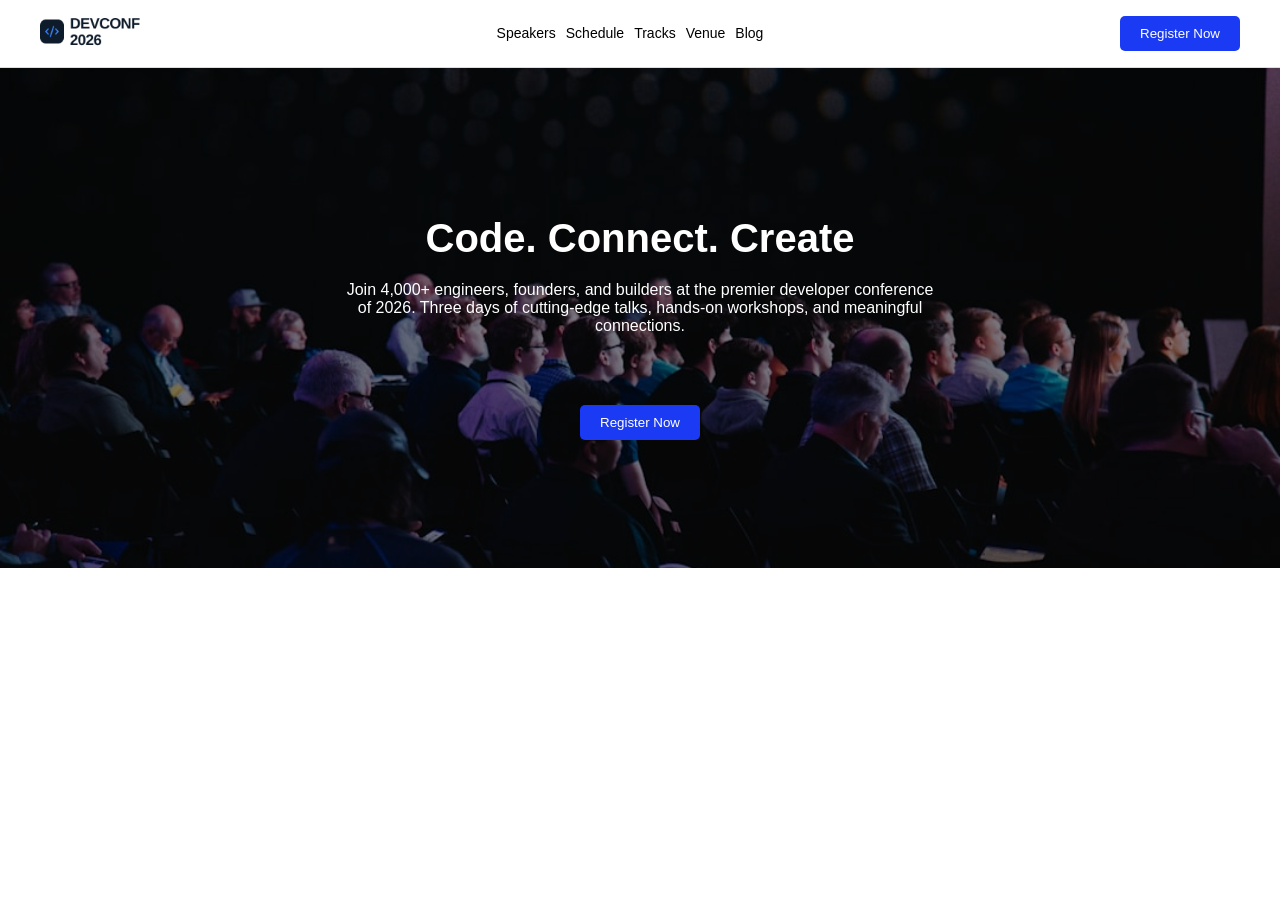
==== index.html @ 0228d6c3 "src folder removed" ====
<!DOCTYPE html>
<html lang="en">
<head>
    <meta charset="UTF-8">
    <meta name="viewport" content="width=device-width, initial-scale=1.0">
    <link rel="stylesheet" href="style.css">
    <title>Document</title>
</head>
<body>
    <header>
        <div class="header-wrraper">
            <div class="logoarea">
                <img src="/assets/logo.png" alt="">
            </div>
            <div class="navarea">
                <a href="#">Speakers</a>
                <a href="#">Schedule</a>
                <a href="#">Tracks</a>
                <a href="#">Venue</a>
                <a href="#">Blog</a>
            </div>
            <div class="headercta">
                <button class="btn">Register Now</button>
            </div>
        </div>
    </header>
    <main>
        <section id="hero">
            <div class="overlay"></div>
            <div class="hero-wrapper">
                <div class="herotext">
                    <h1>Code. Connect. Create</h1>
                    <p>Join 4,000+ engineers, founders, and builders at the premier developer conference of 2026. Three days of cutting-edge talks, hands-on workshops, and meaningful connections.</p>
                </div>
                <button class="btn">Register Now</button>
            </div>

        </section>
    </main>
</body>
</html>
---- style.css ----
*{
    margin: 0;
    padding: 0;
    box-sizing: border-box;
}
html, body{
    height: 100%;
    font-family: 'Poppins', sans-serif;
}
header{
    width: 100%;
    padding: 15px;
    border-bottom: 1px solid #ddd;
    position: sticky;
    top: 0;
    background-color: #fff;
    z-index: 1000;
}
.header-wrraper{
    width: 100%;
    max-width: 1200px;
    margin: auto;
    display: flex;
    align-items: center;
    justify-content: space-between;
}
.logoarea img{
    width: 100px;
}
.navarea{
    display: flex;
    align-items: center;
    justify-content: center;
    gap: 10px;
    flex-direction: row;
}
.navarea a{
    text-decoration: none;
    color: #000;
    font-size: 14px;
    font-weight: 500;
}
.btn{
    padding: 10px 20px;
    background-color: #1a3bf3;
    color: #fff;
    border: none;
    border-radius: 5px;
    cursor: pointer;
}
.hero-wrapper{
    display: flex;
    align-items: center;
    justify-content: center;
    flex-direction: column;
    gap: 30px;
    z-index: 1;
}
#hero{
    width: 100%;
    max-width: 100%;
    min-height: 500px;
    margin: auto;
    color: #fff;
    display: flex;
    flex-direction: column;
    align-items: center;
    justify-content: center;
    background-image: url('/assets/banner.jpg');
    background-size: cover;
    background-position: center;
    background-repeat: no-repeat;
    position: relative;
}
.herotext{
    width: 100%;
    height: 100%;
    padding: 20px;
    display: flex;
    flex-direction: column;
    align-items: center;
    justify-content: center;
}
.herotext h1{
    font-size: 40px;
    font-weight: 700;
    margin-bottom: 20px;
    text-align: center;
}
.herotext p{
    font-size: 16px;
    font-weight: 400;
    text-align: center;
    margin-bottom: 20px;
    max-width: 600px;
}
.overlay{
    position: absolute;
    top: 0;
    left: 0;
    width: 100%;
    height: 100%;
    background-color: rgba(0, 0, 0, 0.5);
    z-index: 0;
}
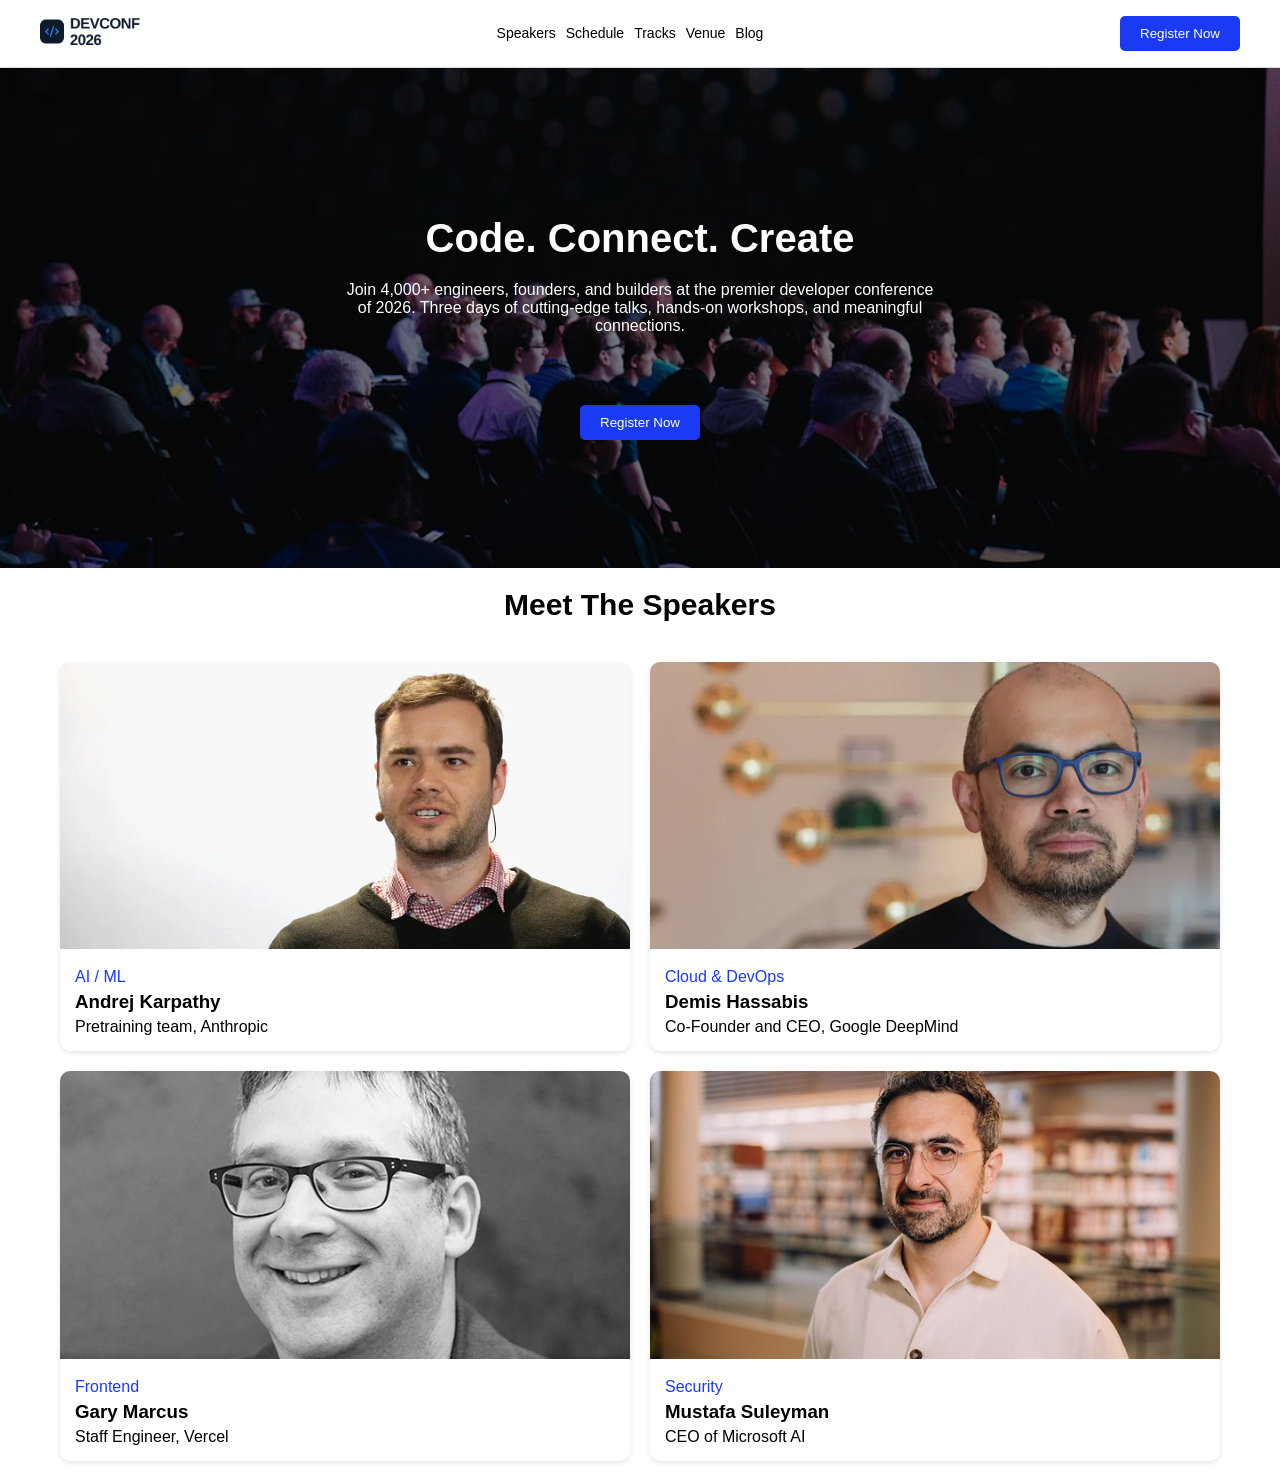
==== commit c9cf75fd: "Meet The Speakers" ====
--- a/index.html
+++ b/index.html
@@ -34,7 +34,45 @@
                 </div>
                 <button class="btn">Register Now</button>
             </div>
-
+        </section>
+        <section id="speakers">
+            <div class="container">
+                <h2>Meet The Speakers</h2>
+                <div class="speakers-grid">
+                    <div class="speaker-card">
+                        <img src="/assets/andrej.png" alt="Andrej Karpathy">
+                        <div class="card-content">
+                            <a href="#">AI / ML</a>
+                            <h3>Andrej Karpathy</h3>
+                            <p>Pretraining team, Anthropic</p>
+                        </div>
+                    </div>
+                    <div class="speaker-card">
+                        <img src="/assets/demis.png" alt="Demis Hassabis">
+                        <div class="card-content">
+                            <a href="#">Cloud & DevOps</a>
+                            <h3>Demis Hassabis</h3>
+                            <p>Co-Founder and CEO, Google DeepMind</p>
+                        </div>
+                    </div>
+                    <div class="speaker-card">
+                        <img src="/assets/gary.png" alt="Gary Marcus">
+                        <div class="card-content">
+                            <a href="#">Frontend</a>
+                            <h3>Gary Marcus</h3>
+                            <p>Staff Engineer, Vercel</p>
+                        </div>
+                    </div>
+                    <div class="speaker-card">
+                        <img src="/assets/mustafa.png" alt="Mustafa Suleyman">
+                        <div class="card-content">
+                            <a href="#">Security</a>
+                            <h3>Mustafa Suleyman</h3>
+                            <p>CEO of Microsoft AI</p>
+                        </div>
+                    </div>
+                </div>
+            </div>
         </section>
     </main>
 </body>
--- a/style.css
+++ b/style.css
@@ -102,4 +102,48 @@
     height: 100%;
     background-color: rgba(0, 0, 0, 0.5);
     z-index: 0;
+}
+.container{
+    width: 100%;
+    max-width: 1200px;
+    margin: auto;
+    padding: 20px;
+}
+#speakers h2{
+    font-size: 30px;
+    font-weight: 700;
+    margin-bottom: 20px;
+    text-align: center;
+    margin-bottom: 40px;
+}
+.speakers-grid{
+    display: grid;
+    grid-template-columns: repeat(auto-fit, minmax(500px, 1fr));
+    gap: 20px;
+}
+.speakers-grid .speaker-card{
+    background-color: #fff;
+    border-radius: 10px;
+    overflow: hidden;
+    box-shadow: 0 2px 5px rgba(0, 0, 0, 0.1);
+    transition: transform 0.3s ease;
+    overflow: hidden;
+}
+.speakers-grid .speaker-card img{
+    width: 100%;
+    height: auto;
+    object-fit: cover;
+}
+.speakers-grid .card-content{
+    padding: 15px;
+    flex-direction: column;
+    display: flex;
+    justify-content: center;
+    gap: 5px;
+    height: fit-content;
+}
+.speakers-grid .card-content a{
+    text-decoration: none;
+    color: #1a3bf3;
+    font-weight: 500;
 }
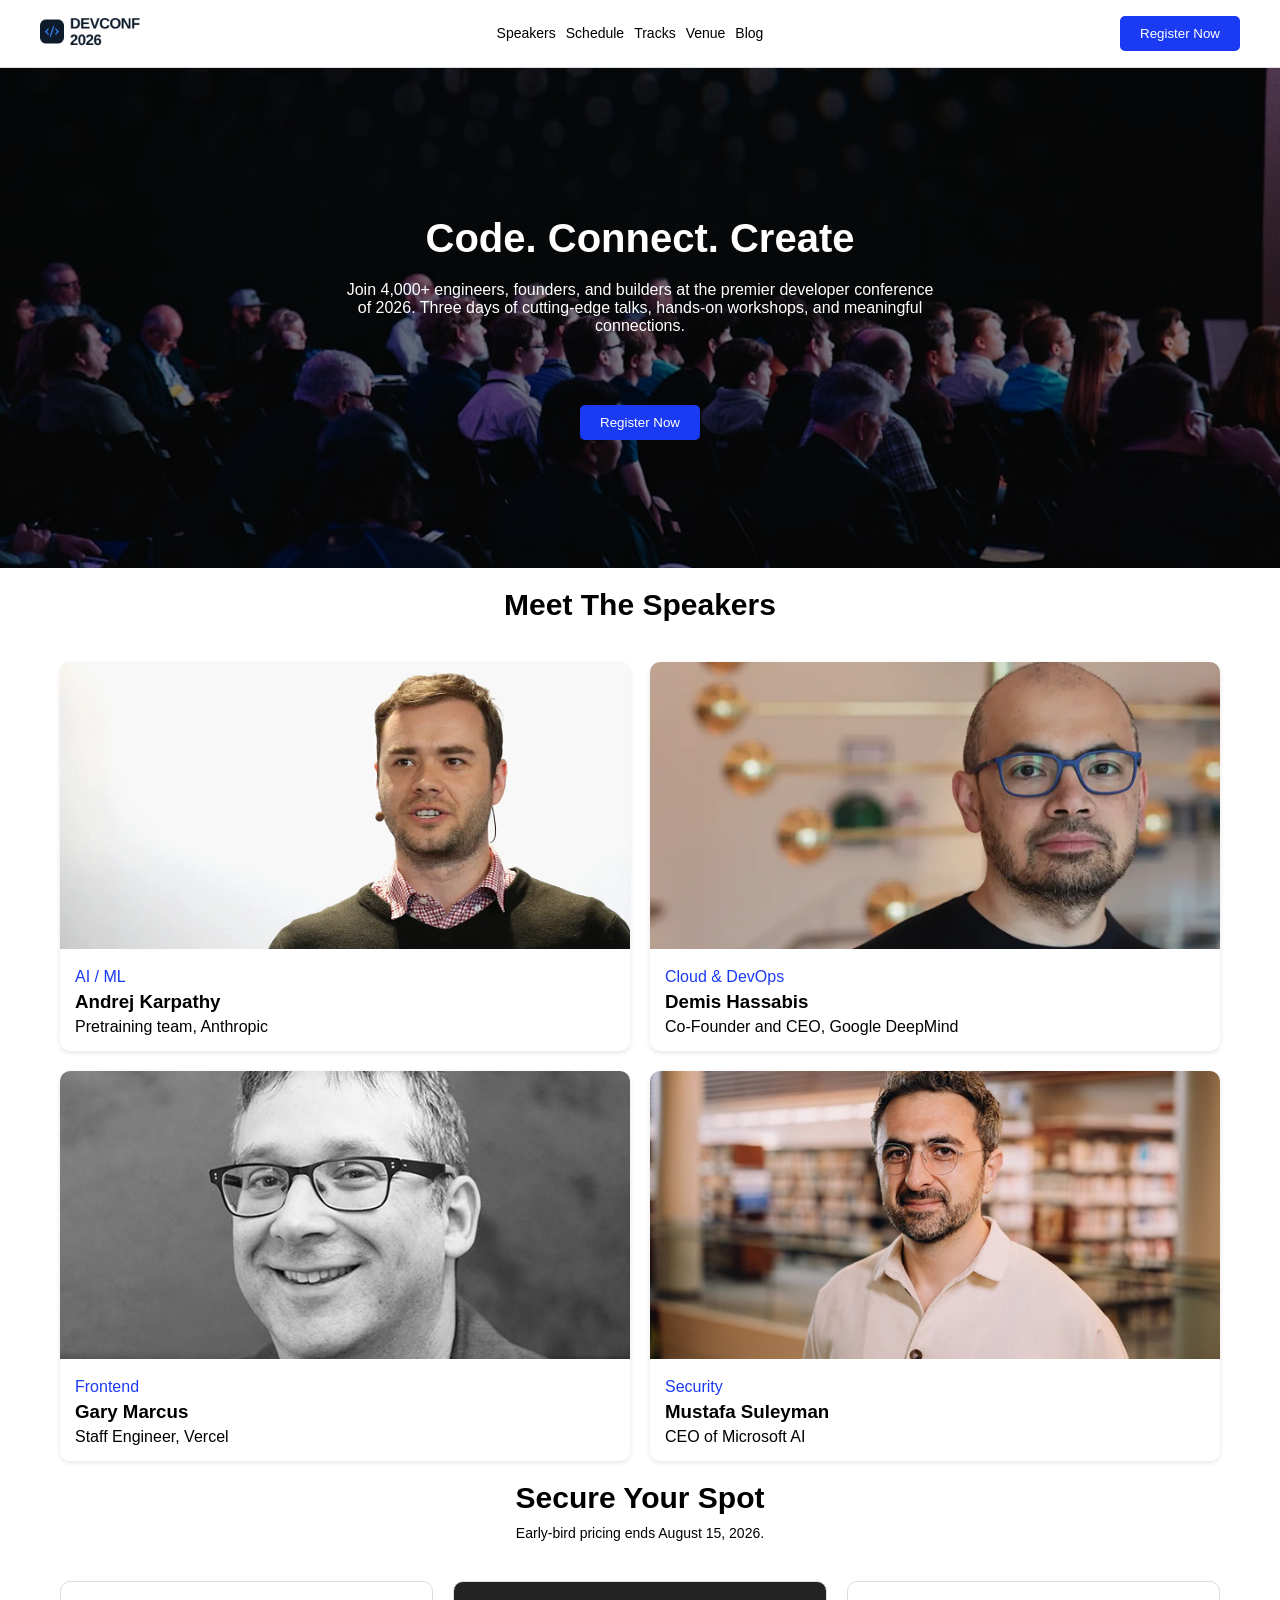
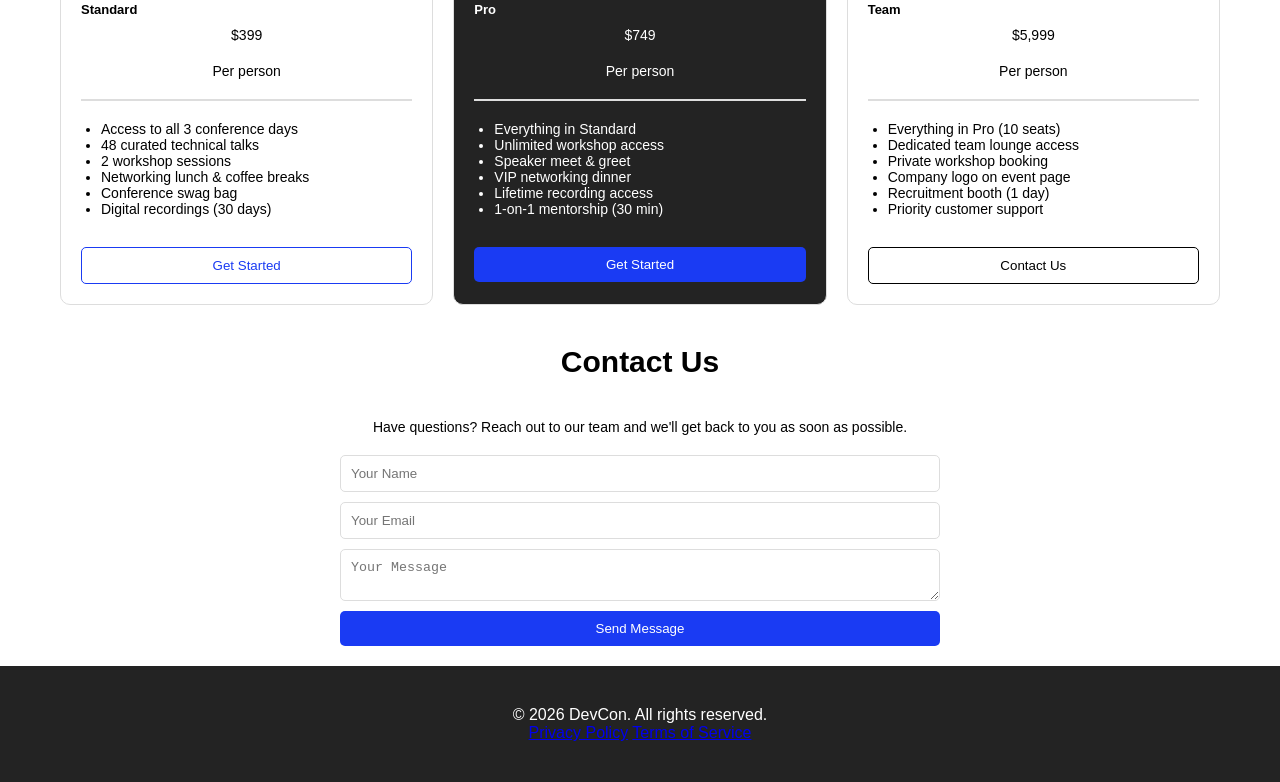
==== commit e602915d: "Secure Your Spot and contact" ====
--- a/index.html
+++ b/index.html
@@ -74,6 +74,86 @@
                 </div>
             </div>
         </section>
+        <section id="pricing">
+            <h2>Secure Your Spot</h2>
+            <p>Early-bird pricing ends August 15, 2026.</p>
+            <div class="container">
+                <div class="pricing-grid">
+                    <div class="pricing-card">
+                        <h3>Standard</h3>
+                        <p class="price">$399</p>
+                        <p>Per person</p>
+                        <hr>
+                        <div>
+                            <ul>
+                                <li>Access to all 3 conference days</li>
+                                <li>48 curated technical talks</li>
+                                <li>2 workshop sessions</li>
+                                <li>Networking lunch & coffee breaks</li>
+                                <li>Conference swag bag</li>
+                                <li>Digital recordings (30 days)</li>
+                            </ul>
+                        </div>
+                        <button class="btn-outline-primary">Get Started</button>
+                    </div>
+                    <div class="pricing-card highlighted">
+                        <h3>Pro</h3>
+                        <p class="price">$749</p>
+                        <p>Per person</p>
+                        <hr>
+                        <div>
+                            <ul>
+                                <li>Everything in Standard</li>
+                                <li>Unlimited workshop access</li>
+                                <li>Speaker meet & greet</li>
+                                <li>VIP networking dinner</li>
+                                <li>Lifetime recording access</li>
+                                <li>1-on-1 mentorship (30 min)</li>
+                            </ul>
+                        </div>
+                        <button class="btn">Get Started</button>
+                    </div>
+                    <div class="pricing-card">
+                        <h3>Team</h3>
+                        <p class="price">$5,999</p>
+                        <p>Per person</p>
+                        <hr>
+                        <div>
+                            <ul>
+                                <li>Everything in Pro (10 seats)</li>
+                                <li>Dedicated team lounge access</li>
+                                <li>Private workshop booking</li>
+                                <li>Company logo on event page</li>
+                                <li>Recruitment booth (1 day)</li>
+                                <li>Priority customer support</li>
+                            </ul>
+                        </div>
+                        <button class="btn-outline-secondary">Contact Us</button>
+                    </div>
+                </div>
+            </div>
+        </section>
+        <section id="contact">
+            <div class="container">
+                <h2>Contact Us</h2>
+                <p>Have questions? Reach out to our team and we'll get back to you as soon as possible.</p>
+                <form action="#" method="post">
+                    <input type="text" name="name" placeholder="Your Name" required>
+                    <input type="email" name="email" placeholder="Your Email" required>
+                    <textarea name="message" placeholder="Your Message" required></textarea>
+                    <button type="submit" class="btn">Send Message</button>
+                </form>
+            </div>
+        </section>
     </main>
+    <footer>
+        <div class="container">
+            <p>&copy; 2026 DevCon. All rights reserved.</p>
+            <div class="footer-links">
+                <a href="#">Privacy Policy</a>
+                <a href="#">Terms of Service</a>
+            </div>
+        </div>
+    </footer>
 </body>
 </html>
--- a/style.css
+++ b/style.css
@@ -146,4 +146,126 @@
     text-decoration: none;
     color: #1a3bf3;
     font-weight: 500;
+}
+#pricing{
+    width: 100%;
+    height: auto;
+}
+#pricing h2{
+    font-size: 30px;
+    font-weight: 700;
+    margin-bottom: 20px;
+    text-align: center;
+    margin-bottom: 10px;
+}
+#pricing p{
+    font-size: 14px;
+    font-weight: 400;
+    text-align: center;
+    margin-bottom: 20px;
+}
+.pricing-grid{
+    display: grid;
+    grid-template-columns: repeat(auto-fit, minmax(230px, 1fr));
+    gap: 20px;
+}
+.pricing-card{
+    background-color: #fff;
+    border-radius: 10px;
+    overflow: hidden;
+    transition: transform 0.3s ease;
+    overflow: hidden;
+    border: 1px solid #ddd;
+    padding: 20px;
+}
+.pricing-card div ul{
+    padding: 10px 0;
+    padding-left: 20px;
+    margin-bottom: 20px;
+}
+.pricing-card div ul li{
+    font-size: 14px;
+}
+.pricing-card h3{
+    font-size: 13px;
+    font-weight: 700;
+    margin-bottom: 10px;
+}
+.highlighted{
+    background-color: #232323 !important;
+    color: #fff;
+}
+.highlighted h3{
+    color: #fff;
+}
+.highlighted p{
+    color: #fff;
+}
+.price{
+    font-size: 30px;
+    font-weight: 700;
+    margin-bottom: 20px;
+}
+.btn-outline-secondary{
+    padding: 10px 20px;
+    background-color: #fff;
+    color: #000000;
+    border: 1px solid #000000;
+    border-radius: 5px;
+    cursor: pointer;
+    width: 100%;
+}
+.btn-outline-primary{
+    padding: 10px 20px;
+    color: #1a3bf3;
+    background-color: transparent;
+    border: 1px solid #1a3bf3;
+    border-radius: 5px;
+    cursor: pointer;
+    width: 100%;
+}
+.highlighted .btn{
+    width: 100%;
+}
+hr{
+    border: 1px solid #ddd;
+    margin: 10px 0;
+}
+#contact{
+    width: 100%;
+    height: auto;
+}
+#contact h2{
+    font-size: 30px;
+    font-weight: 700;
+    margin-bottom: 20px;
+    text-align: center;
+    margin-bottom: 40px;
+}
+#contact p{
+    font-size: 14px;
+    font-weight: 400;
+    text-align: center;
+    margin-bottom: 20px;
+}
+
+#contact form{
+    display: flex;
+    flex-direction: column;
+    gap: 10px;
+    max-width: 600px;
+    margin: auto;
+}
+#contact form input, #contact form textarea{
+    padding: 10px;
+    border: 1px solid #ddd;
+    border-radius: 5px;
+    width: 100%;
+}
+footer{
+    width: 100%;
+    padding: 20px;
+    background-color: #232323;
+    color: #fff;
+    text-align: center;
 }
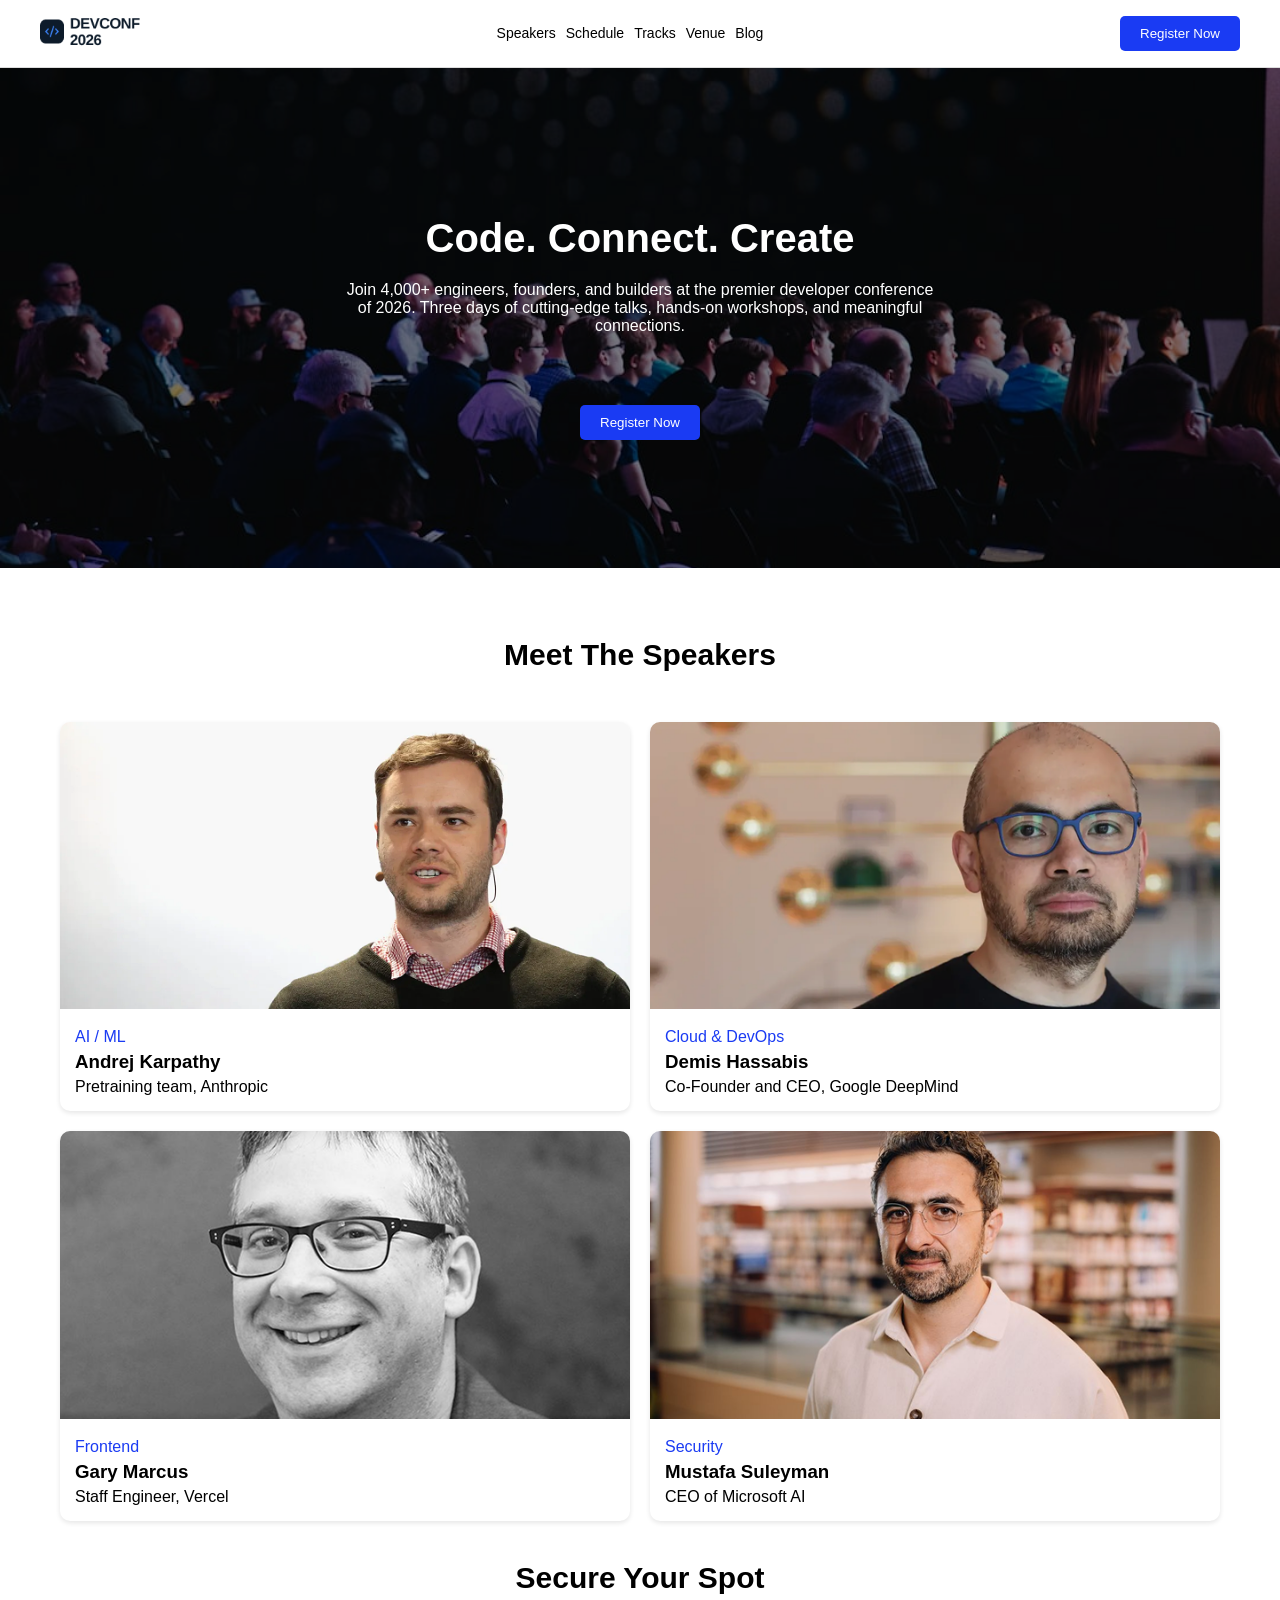
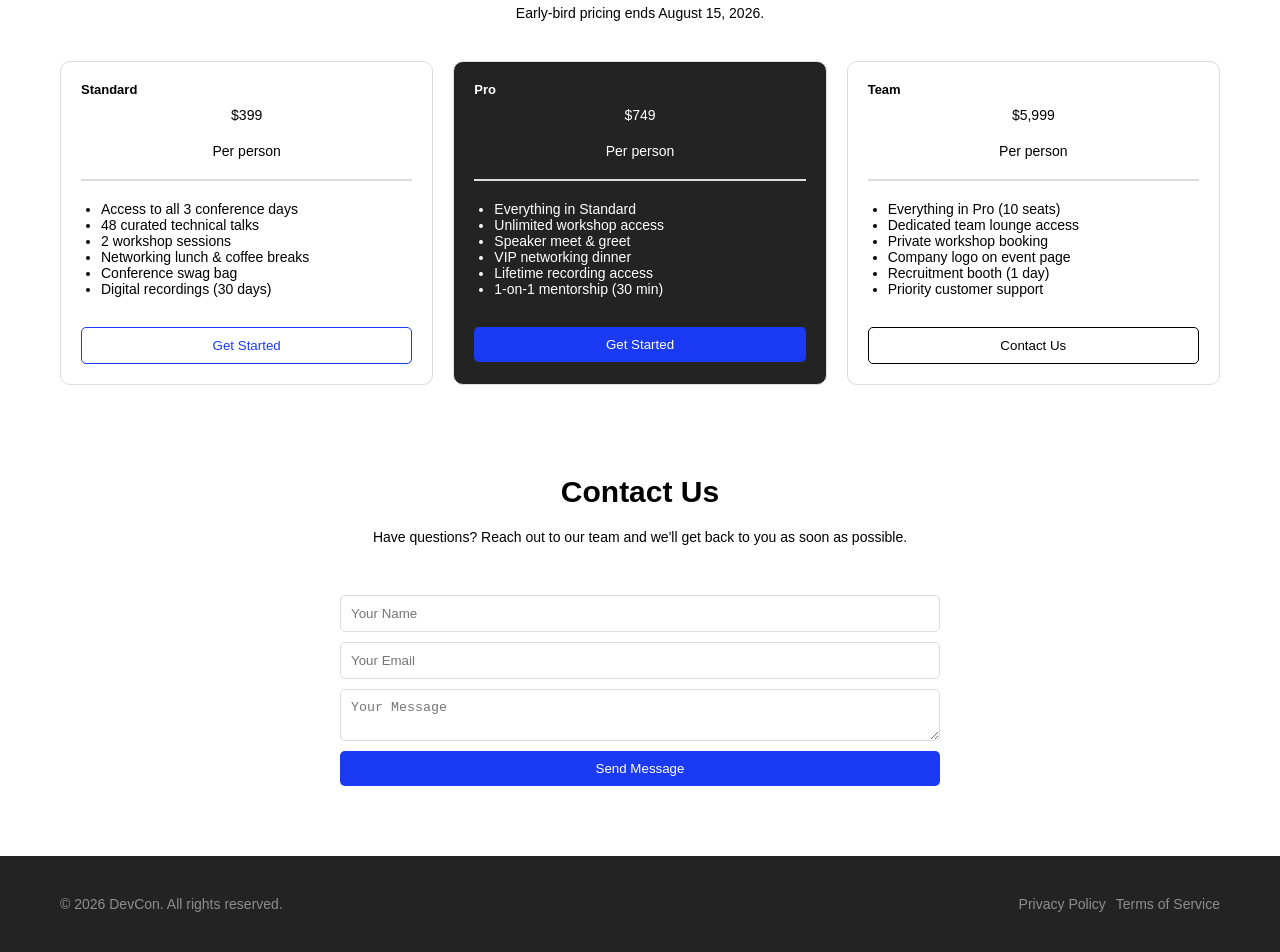
==== commit ab52ad93: "completed" ====
--- a/index.html
+++ b/index.html
@@ -147,7 +147,7 @@
         </section>
     </main>
     <footer>
-        <div class="container">
+        <div class="container footer-wrapper">
             <p>&copy; 2026 DevCon. All rights reserved.</p>
             <div class="footer-links">
                 <a href="#">Privacy Policy</a>
--- a/style.css
+++ b/style.css
@@ -114,7 +114,7 @@
     font-weight: 700;
     margin-bottom: 20px;
     text-align: center;
-    margin-bottom: 40px;
+    margin: 50px 0;
 }
 .speakers-grid{
     display: grid;
@@ -157,6 +157,7 @@
     margin-bottom: 20px;
     text-align: center;
     margin-bottom: 10px;
+    margin-top: 20px;
 }
 #pricing p{
     font-size: 14px;
@@ -234,19 +235,19 @@
 #contact{
     width: 100%;
     height: auto;
+    padding: 50px 20px;
 }
 #contact h2{
     font-size: 30px;
     font-weight: 700;
     margin-bottom: 20px;
     text-align: center;
-    margin-bottom: 40px;
 }
 #contact p{
     font-size: 14px;
     font-weight: 400;
     text-align: center;
-    margin-bottom: 20px;
+    margin-bottom: 50px;
 }
 
 #contact form{
@@ -268,4 +269,25 @@
     background-color: #232323;
     color: #fff;
     text-align: center;
+}
+.footer-wrapper{
+    display: flex;
+    align-items: center;
+    justify-content: space-between;
+}
+
+.footer-wrapper p{
+    font-size: 14px;
+    color: #8d8d8d;
+}
+.footer-wrapper a{
+    text-decoration: none;
+    color: #8d8d8d;
+    font-size: 14px;
+}
+.footer-links{
+    display: flex;
+    align-items: center;
+    justify-content: center;
+    gap: 10px;
 }
